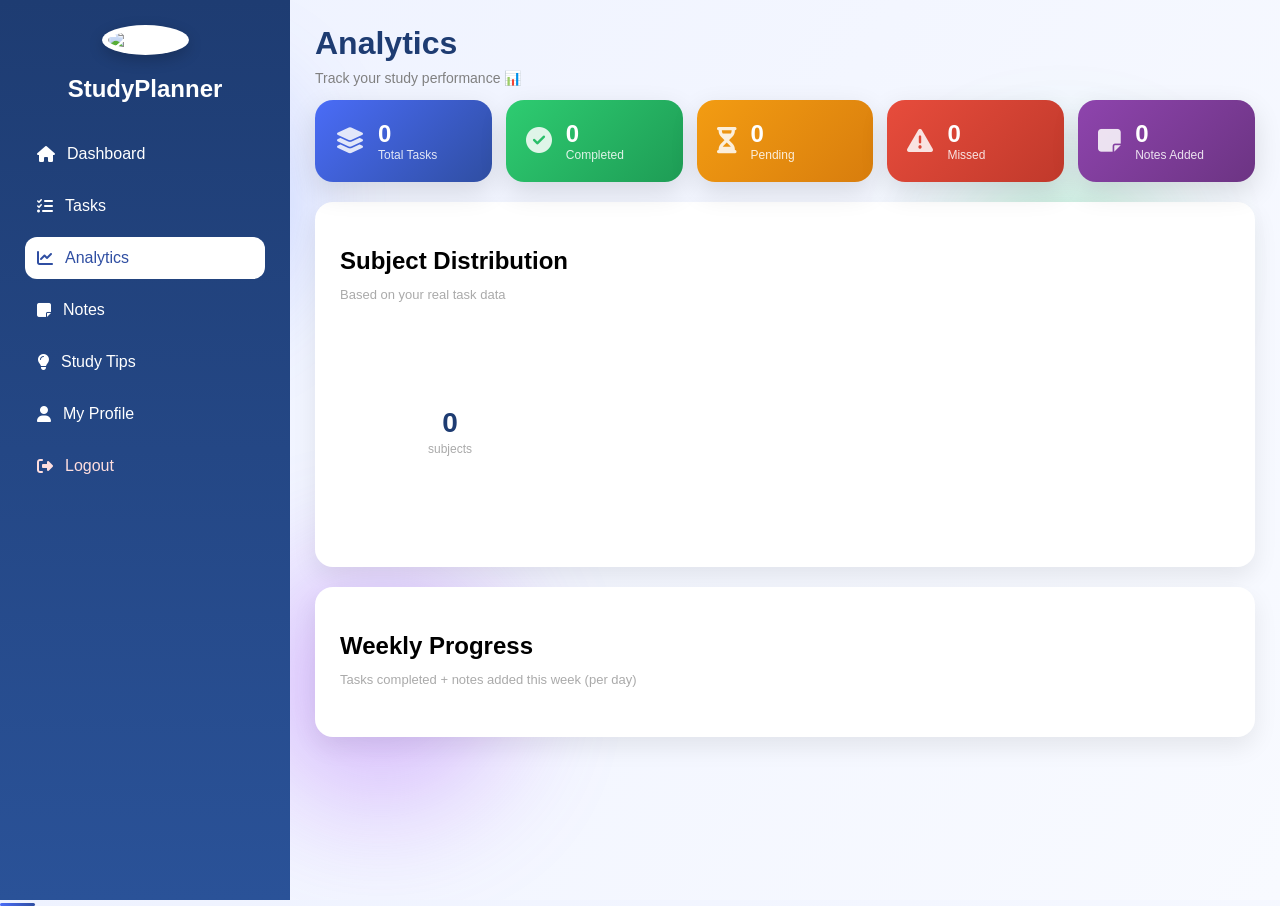
==== analytics.html @ 8bb5fe30 "Create analytics.html" ====
<!DOCTYPE html>
<html lang="en">
<head>
<meta charset="UTF-8">
<meta name="viewport" content="width=device-width, initial-scale=1.0">
<title>Analytics – StudyPlanner</title>

<link rel="stylesheet" href="theme.css">
<link rel="stylesheet" href="analytics.css">
<link rel="stylesheet" href="https://cdnjs.cloudflare.com/ajax/libs/font-awesome/6.5.0/css/all.min.css">

</head>

<body>

<div class="floating-shapes">
  <span class="shape s1"></span>
  <span class="shape s2"></span>
  <span class="shape s3"></span>
</div>

<div class="dashboard">

  <!-- SIDEBAR -->
  <div class="sidebar">
    <div class="sidebar-image">
      <img src="https://cdn-icons-png.flaticon.com/512/3135/3135715.png" alt="user">
    </div>
    <h2>StudyPlanner</h2>
    <ul class="menu">
      <li onclick="location.href='dashboard.html'"><i class="fa-solid fa-house"></i> Dashboard</li>
      <li onclick="location.href='taskdesign.html'"><i class="fa-solid fa-list-check"></i> Tasks</li>
      <li class="active"><i class="fa-solid fa-chart-line"></i> Analytics</li>
      <li onclick="location.href='notes.html'"><i class="fa-solid fa-note-sticky"></i> Notes</li>
      <li onclick="location.href='studytips.html'"><i class="fa-solid fa-lightbulb"></i> Study Tips</li>
      <li onclick="location.href='profile.html'"><i class="fa-solid fa-user"></i> My Profile</li>
      <li class="logout"><i class="fa-solid fa-right-from-bracket"></i> Logout</li>
    </ul>
  </div>

  <!-- MAIN -->
  <div class="main">

    <!-- TOPBAR -->
    <div class="topbar">
      <div>
        <h1>Analytics</h1>
        <p>Track your study performance 📊</p>
      </div>
    </div>

    <!-- SUMMARY CARDS -->
    <div class="summary-cards">
      <div class="sum-card blue-card">
        <i class="fa-solid fa-layer-group"></i>
        <div>
          <h3 id="sumTotal">0</h3>
          <p>Total Tasks</p>
        </div>
      </div>
      <div class="sum-card green-card">
        <i class="fa-solid fa-circle-check"></i>
        <div>
          <h3 id="sumCompleted">0</h3>
          <p>Completed</p>
        </div>
      </div>
      <div class="sum-card orange-card">
        <i class="fa-solid fa-hourglass-half"></i>
        <div>
          <h3 id="sumPending">0</h3>
          <p>Pending</p>
        </div>
      </div>
      <div class="sum-card red-card">
        <i class="fa-solid fa-triangle-exclamation"></i>
        <div>
          <h3 id="sumMissed">0</h3>
          <p>Missed</p>
        </div>
      </div>
      <div class="sum-card purple-card">
        <i class="fa-solid fa-note-sticky"></i>
        <div>
          <h3 id="sumNotes">0</h3>
          <p>Notes Added</p>
        </div>
      </div>
    </div>

    <!-- SUBJECT DISTRIBUTION -->
    <div class="box">
      <h2>Subject Distribution</h2>
      <p class="box-sub">Based on your real task data</p>

      <div id="noTasksMsg" style="display:none; text-align:center; padding:40px; color:#aaa;">
        <i class="fa-solid fa-chart-pie" style="font-size:40px; margin-bottom:12px; opacity:0.3;"></i>
        <p>No tasks yet. <a href="taskdesign.html" style="color:#4a6cf7;">Add some tasks →</a></p>
      </div>

      <div class="pie-wrapper" id="pieWrapper">
        <div class="pie-container">
          <canvas id="pieCanvas" width="220" height="220"></canvas>
          <div class="pie-center" id="pieCenter">
            <span id="pieCenterNum">0</span>
            <small>subjects</small>
          </div>
        </div>
        <div class="legend-card" id="legendCard"></div>
      </div>
    </div>

    <!-- WEEKLY PROGRESS -->
    <div class="box">
      <h2>Weekly Progress</h2>
      <p class="box-sub">Tasks completed + notes added this week (per day)</p>

      <div class="progress-grid" id="weeklyGrid"></div>

      <p id="noActivityMsg" style="display:none; text-align:center; color:#aaa; padding:30px 0;">
        No activity recorded this week yet.
      </p>
    </div>

  </div>
</div>

<!-- LOGOUT CONFIRMATION MODAL -->
<div id="logoutModal" class="logout-modal">
  <div class="logout-box">
</div>
</div>

<script src="api.js"></script>        
<script src="theme.js"></script>
<script src="analytics.js"></script>
</body>
</html>
---- analytics.css ----
body {
    margin: 0;
    font-family: "Segoe UI", Arial, sans-serif;
    background: linear-gradient(120deg, #eef2ff, #f8faff);
}

/* LAYOUT */
.dashboard {
    display: flex;
    min-height: 100vh;
}
.summary-cards {
  display: grid;
  grid-template-columns: repeat(5, 1fr);
  gap: 14px;
  margin-bottom: 20px;
}
.sum-card {
  padding: 20px;
  border-radius: 18px;
  display: flex;
  align-items: center;
  gap: 14px;
  color: white;
  box-shadow: 0 10px 28px rgba(0,0,0,0.12);
  transition: 0.3s;
}
.sum-card:hover { transform: translateY(-5px); }
.sum-card i { font-size: 26px; opacity: 0.85; }
.sum-card h3 { margin: 0; font-size: 24px; }
.sum-card p  { margin: 0; font-size: 12px; opacity: 0.85; }
.blue-card   { background: linear-gradient(135deg,#4a6cf7,#2f4ea2); }
.green-card  { background: linear-gradient(135deg,#2ecc71,#1e9c55); }
.orange-card { background: linear-gradient(135deg,#f39c12,#d87d0d); }
.red-card    { background: linear-gradient(135deg,#e74c3c,#c0392b); }
.purple-card { background: linear-gradient(135deg,#8e44ad,#6c3483); }

/* BOX SUBTITLE */
.box-sub { color: #aaa; font-size: 13px; margin: -8px 0 20px; }

/* PIE */
.pie-container {
  position: relative;
  width: 220px;
  height: 220px;
  flex-shrink: 0;
}
.pie-center {
  position: absolute;
  top: 50%; left: 50%;
  transform: translate(-50%, -50%);
  text-align: center;
  pointer-events: none;
}
.pie-center span { font-size: 28px; font-weight: 800; color: #1e3c72; display: block; }
.pie-center small { font-size: 12px; color: #aaa; }

/* RESPONSIVE */
@media (max-width: 900px) {
  .summary-cards { grid-template-columns: repeat(2, 1fr); }
}
@media (max-width: 600px) {
  .summary-cards { grid-template-columns: 1fr; }
  .pie-wrapper { flex-direction: column; align-items: center; }
}

/* SIDEBAR */
.sidebar {
    width: 240px;
    background: linear-gradient(180deg, #1e3c72, #2a5298);
    color: white;
    padding: 25px;
}

.sidebar-image {
    display: flex;
    justify-content: center;
    margin-bottom: 15px;
}

.sidebar-image img {
    width: 75px;
    border-radius: 50%;
    background: white;
    padding: 6px;
    box-shadow: 0 5px 15px rgba(0,0,0,0.2);
}

.logo {
    font-weight: 800;
    margin-bottom: 30px;
    text-align: center;
}
.sidebar h2 {
  font-weight: 800;
  margin-bottom: 30px;
  text-align: center;
}

.menu {
    list-style: none;
    padding: 0;
}

.menu li {
    padding: 12px;
    margin: 10px 0;
    border-radius: 12px;
    display: flex;
    gap: 12px;
    align-items: center;
    cursor: pointer;
    transition: 0.3s;
}

.menu li:hover {
    background: rgba(255,255,255,0.25);
    transform: translateX(5px);
}

.menu .active {
    background: white;
    color: #2f4ea2;
}

.logout {
    margin-top: 30px;
    color: #ffdede;
}

/* MAIN */
.main {
    flex: 1;
    padding: 25px;
}

/* TOPBAR */
.topbar h1 {
    margin: 0;
    font-size: 32px;
    color: #1e3c72;
}

.topbar h1::after {
    content: "";
    position: absolute;
    bottom: -6px;
    left: 0;
    width: 35px;
    height: 3px;
    background: linear-gradient(90deg, #4a6cf7, #2f4ea2);
    border-radius: 10px;
}

.topbar p {
    color: gray;
    font-size: 14px;
    margin-top: 8px;
}

/* BOX */
.box {
    background: white;
    padding: 25px;
    border-radius: 18px;
    margin-top: 20px;
    box-shadow: 0 10px 25px rgba(0,0,0,0.08);
}

/* PIE */
.pie-wrapper {
    display: flex;
    justify-content: space-between;
    align-items: center;
    gap: 40px;
}

.circle {
    width: 220px;
    height: 220px;
    border-radius: 50%;
    background: conic-gradient(
        #6f86ff 0% 30%,
        #9b7ff5 30% 55%,
        #ff78b8 55% 70%,
        #6fb7ff 70% 85%,
        #6fe0b8 85% 100%
    );
    position: relative;

    box-shadow: 
        0 12px 30px rgba(0,0,0,0.10),
        inset 0 0 20px rgba(255,255,255,0.3);

    animation: pieLoad 1.2s ease;
    transition: 0.4s;
}

.circle:hover {
    transform: scale(1.06) rotate(2deg);
    box-shadow: 
        0 20px 50px rgba(74,108,247,0.3),
        inset 0 0 25px rgba(255,255,255,0.4);
}

.circle::after {
    content: "";
    position: absolute;
    width: 145px;
    height: 145px;
    background: white;
    border-radius: 50%;
    top: 50%;
    left: 50%;
    transform: translate(-50%, -50%);
}

@keyframes pieLoad {
    from {
        transform: rotate(-180deg) scale(0.8);
        opacity: 0;
    }
    to {
        transform: rotate(0deg) scale(1);
        opacity: 1;
    }
}

/* LEGEND */
.legend-card {
    flex: 1;
    display: flex;
    flex-direction: column;
    gap: 12px;
}

.legend-item {
    display: flex;
    gap: 12px;
    align-items: center;
    background: #f3f6ff;
    padding: 12px;
    border-radius: 12px;
    transition: 0.3s;
}

.legend-item:hover {
    transform: translateX(6px);
    background: #e9eeff;
}

.legend-item h4 {
    margin: 0;
}

.legend-item p {
    margin: 0;
    font-size: 12px;
    color: #666;
}

.dot {
    width: 12px;
    height: 12px;
    border-radius: 50%;
}

.blue { background: #6f86ff; }
.purple { background: #9b7ff5; }
.pink { background: #ff78b8; }
.sky { background: #6fb7ff; }
.green { background: #6fe0b8; }

/* WEEKLY GRAPH */
.progress-grid {
    display: grid;
    grid-template-columns: repeat(7, 1fr);
    gap: 14px;
    margin-top: 25px;
}

.progress-card {
    background: #f5f7ff;
    padding: 14px;
    border-radius: 14px;
    text-align: center;
    transition: 0.3s;
}

.progress-card:hover {
    transform: translateY(-6px);
    background: #eef2ff;
}

.track {
    height: 130px;
    background: #dde3ff;
    border-radius: 18px;
    position: relative;
    overflow: hidden;
}

.fill {
    position: absolute;
    bottom: 0;
    width: 100%;
    height: var(--h);
    background: linear-gradient(to top, #5c6cff, #8ea0ff);
    border-radius: 18px;
    transition: 0.4s;
    animation: growBar 1s ease forwards;
}

.progress-card:hover .fill {
    background: linear-gradient(to top, #2dd4bf, #7dd3fc);
}

@keyframes growBar {
    from { height: 0; }
    to { height: var(--h); }
}

/* =========================
   FLOATING BACKGROUND SHAPES
========================= */
.floating-shapes {
    position: fixed;
    top: 0;
    left: 0;
    width: 100%;
    height: 100%;
    z-index: -1;
    overflow: hidden;
}

/* base shape style */
.shape {
    position: absolute;
    border-radius: 50%;
    filter: blur(60px);
    opacity: 0.35;
    animation: float 10s infinite ease-in-out;
}

/* individual shapes */
.s1 {
    width: 220px;
    height: 220px;
    background: #4a6cf7;
    top: 10%;
    left: 5%;
    animation-duration: 12s;
}

.s2 {
    width: 180px;
    height: 180px;
    background: #22c55e;
    top: 20%;
    right: 10%;
    animation-duration: 15s;
}

.s3 {
    width: 250px;
    height: 250px;
    background: #a855f7;
    bottom: 10%;
    left: 20%;
    animation-duration: 18s;
}

/* floating animation */
@keyframes float {
    0% {
        transform: translateY(0px) translateX(0px);
    }
    50% {
        transform: translateY(-25px) translateX(20px);
    }
    100% {
        transform: translateY(0px) translateX(0px);
    }
}
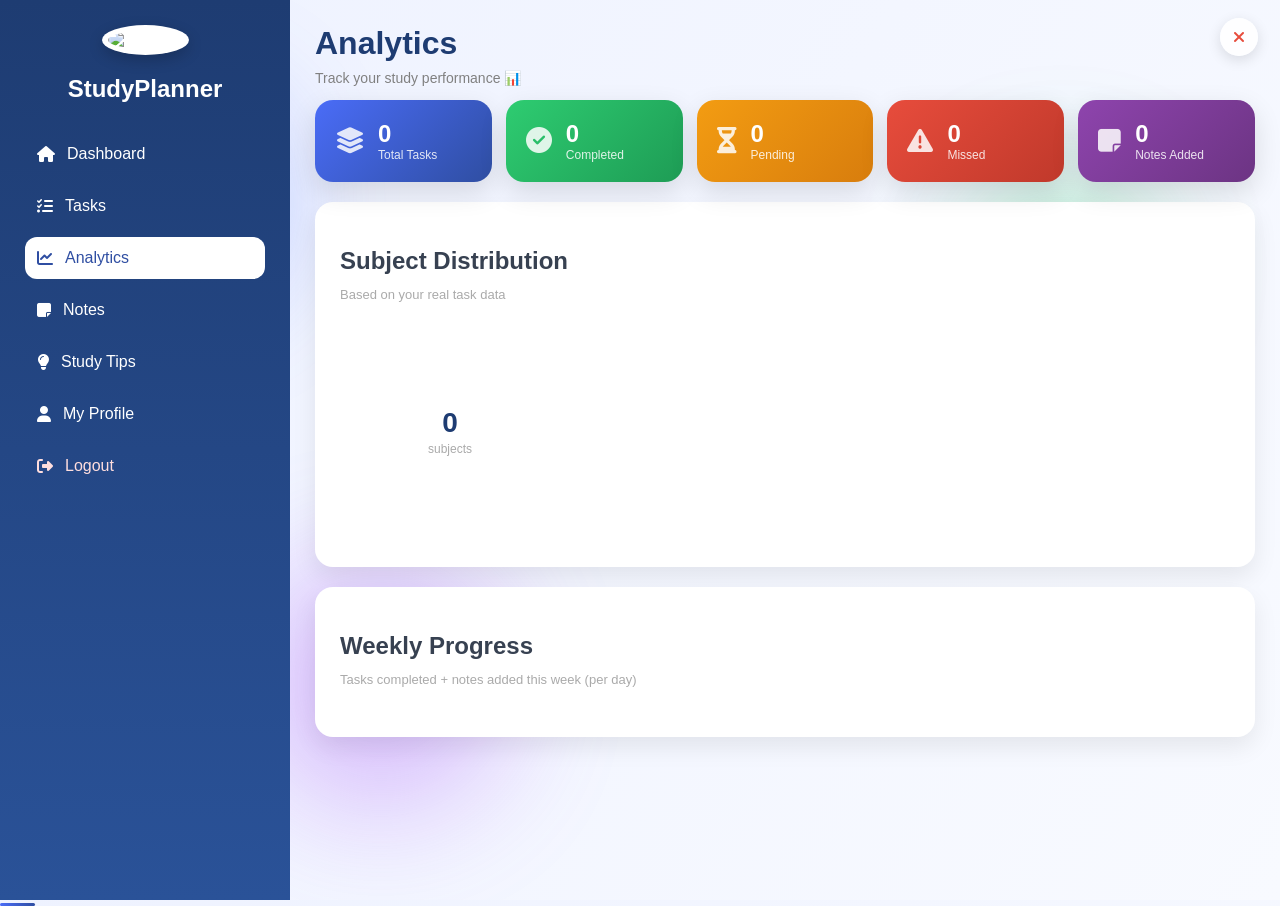
==== commit 04766f59: "Update analytics.html" ====
--- a/analytics.html
+++ b/analytics.html
@@ -12,7 +12,6 @@
 </head>
 
 <body>
-
 <div class="floating-shapes">
   <span class="shape s1"></span>
   <span class="shape s2"></span>
--- a/theme.css
+++ b/theme.css
@@ -0,0 +1,317 @@
+/* ═══════════════════════════════════════════════
+   STUDYPLANNER — GLOBAL THEME SYSTEM
+   ═══════════════════════════════════════════════ */
+
+/* ── LIGHT MODE ───────────────────────────────── */
+:root {
+  --bg:            #eef2ff;
+  --bg2:           #f8faff;
+  --surface:       rgba(255,255,255,0.82);
+  --surface-solid: #ffffff;
+  --border:        #e5e9ff;
+  --text-primary:  #1e3c72;
+  --text-body:     #374151;
+  --text-muted:    #6b7280;
+  --input-bg:      #f8faff;
+}
+
+/* ── DARK MODE ────────────────────────────────── */
+[data-theme="dark"] {
+  --bg:            #1a1a2e;
+  --bg2:           #16213e;
+  --surface:       rgba(34,34,59,0.97);
+  --surface-solid: #22223b;
+  --border:        #3a3a5c;
+  --text-primary:  #f0f0f5;
+  --text-body:     #c8c8d8;
+  --text-muted:    #8888aa;
+  --input-bg:      #2a2a45;
+}
+
+html { transition: background 0.3s ease; }
+body {
+  background: linear-gradient(135deg, var(--bg), var(--bg2));
+  color: var(--text-body);
+  transition: background 0.35s ease, color 0.35s ease;
+}
+
+/* ── BODY ─────────────────────────────────────── */
+[data-theme="dark"] body {
+  background: linear-gradient(135deg, #1a1a2e, #16213e) !important;
+}
+[data-theme="dark"] .floating-shapes .shape,
+[data-theme="dark"] .shape { opacity: 0.07 !important; }
+
+/* ── SIDEBAR ──────────────────────────────────── */
+[data-theme="dark"] .sidebar {
+  background: linear-gradient(180deg, #12122a, #1a1a3e) !important;
+  border-right: 1px solid #3a3a5c;
+}
+[data-theme="dark"] .menu .active {
+  background: rgba(74,108,247,0.25) !important;
+  color: #a0b4ff !important;
+}
+[data-theme="dark"] .menu li:hover {
+  background: rgba(255,255,255,0.06) !important;
+}
+
+/* ── SURFACE BOXES ────────────────────────────── */
+[data-theme="dark"] .box,
+[data-theme="dark"] .form-card,
+[data-theme="dark"] .avatar-card,
+[data-theme="dark"] .table-box,
+[data-theme="dark"] .panel-box,
+[data-theme="dark"] .paper,
+[data-theme="dark"] .search-box,
+[data-theme="dark"] .topbar .search-box,
+[data-theme="dark"] .field-wrap,
+[data-theme="dark"] .toolbar,
+[data-theme="dark"] .legend-item,
+[data-theme="dark"] .progress-card,
+[data-theme="dark"] .topic-row,
+[data-theme="dark"] .upload-zone,
+[data-theme="dark"] .file-item {
+  background: #22223b !important;
+  border-color: #3a3a5c !important;
+  box-shadow: 0 6px 20px rgba(0,0,0,0.4) !important;
+}
+
+/* ── HEADINGS ─────────────────────────────────── */
+[data-theme="dark"] h1,[data-theme="dark"] h2,
+[data-theme="dark"] h3,[data-theme="dark"] h4,
+[data-theme="dark"] h5,[data-theme="dark"] .topbar h1,
+[data-theme="dark"] .section-title,
+[data-theme="dark"] .form-section-title,
+[data-theme="dark"] .nav-meta h2 {
+  color: #f0f0f5 !important;
+}
+
+[data-theme="dark"] p  { color: #c8c8d8 !important; }
+[data-theme="dark"] small,
+[data-theme="dark"] .text-muted,
+[data-theme="dark"] .topbar p,
+[data-theme="dark"] .field-hint,
+[data-theme="dark"] .last-saved,
+[data-theme="dark"] .bar-count,
+[data-theme="dark"] .autosave-label { color: #8888aa !important; }
+[data-theme="dark"] label,
+[data-theme="dark"] .field-label { color: #8888aa !important; }
+
+/* ── INPUTS ───────────────────────────────────── */
+[data-theme="dark"] input,
+[data-theme="dark"] textarea,
+[data-theme="dark"] select {
+  background: #2a2a45 !important;
+  color: #f0f0f5 !important;
+  border-color: #3a3a5c !important;
+}
+[data-theme="dark"] input::placeholder,
+[data-theme="dark"] textarea::placeholder { color: #55557a !important; }
+[data-theme="dark"] .search-box input { background: transparent !important; color: #f0f0f5 !important; }
+[data-theme="dark"] .search-box i,
+[data-theme="dark"] .field-edit-btn { color: #55557a !important; }
+
+/* ── TOOLBAR ──────────────────────────────────── */
+[data-theme="dark"] .toolbar { background: #1e1e38 !important; }
+[data-theme="dark"] .tb-btn  { color: #8888aa !important; }
+[data-theme="dark"] .tb-btn:hover { background: #3a3a5c !important; color: #a0b4ff !important; }
+[data-theme="dark"] .tb-select { background:#2a2a45 !important; color:#c8c8d8 !important; border-color:#3a3a5c !important; }
+
+/* ── TABLE ────────────────────────────────────── */
+[data-theme="dark"] thead th { color:#a0b4ff !important; border-color:#3a3a5c !important; background:#22223b !important; }
+[data-theme="dark"] tbody td { color:#c8c8d8 !important; border-color:#3a3a5c !important; }
+[data-theme="dark"] tbody tr:hover { background: rgba(100,120,255,0.08) !important; }
+[data-theme="dark"] .task-row { border-color: #3a3a5c !important; }
+[data-theme="dark"] .task-row span { color: #f0f0f5 !important; }
+
+/* ── COLORED CARDS — bright & readable in dark mode ── */
+[data-theme="dark"] .card,
+[data-theme="dark"] .sum-card { filter: brightness(1.0) saturate(1.1) !important; }
+[data-theme="dark"] .card h3,
+[data-theme="dark"] .card p,
+[data-theme="dark"] .sum-card h3,
+[data-theme="dark"] .sum-card p { color: #ffffff !important; }
+
+[data-theme="dark"] .tip-card { filter: brightness(0.95) saturate(1.05) !important; }
+[data-theme="dark"] .tip-card h3,
+[data-theme="dark"] .tip-card p,
+[data-theme="dark"] .tip-card i.card-icon { color: #1a1a2e !important; }
+
+[data-theme="dark"] .note-card { filter: brightness(1.08) saturate(1.15) !important; }
+[data-theme="dark"] .note-card h3 { color: #0f172a !important; font-weight: 800 !important; }
+[data-theme="dark"] .note-card p  { color: #1e293b !important; }
+
+/* ── CALENDAR ─────────────────────────────────── */
+[data-theme="dark"] .cal-day { background:#2a2a45 !important; color:#c8c8d8 !important; }
+[data-theme="dark"] .cal-day.empty { background:transparent !important; }
+[data-theme="dark"] .calendar .days span,
+[data-theme="dark"] .calendar .dates span { background:#2a2a45 !important; color:#c8c8d8 !important; }
+[data-theme="dark"] .calendar .active {
+  background: linear-gradient(135deg,#4a6cf7,#2f4ea2) !important;
+  color: white !important;
+}
+
+/* ── CALENDAR STATUS CELLS — vivid solid fills ── */
+[data-theme="dark"] .cal-day.has-completed,
+[data-theme="dark"] .cal-day.has-completed span { background:#22c55e !important; color:#ffffff !important; }
+[data-theme="dark"] .cal-day.has-pending,
+[data-theme="dark"] .cal-day.has-pending span   { background:#3b82f6 !important; color:#ffffff !important; }
+[data-theme="dark"] .cal-day.has-missed,
+[data-theme="dark"] .cal-day.has-missed span     { background:#ef4444 !important; color:#ffffff !important; }
+
+/* ── CALENDAR LEGEND SQUARES — match date cell colours ── */
+[data-theme="dark"] .cal-legend-completed {
+  background: #22c55e !important;
+  border-color: #22c55e !important;
+}
+[data-theme="dark"] .cal-legend-pending {
+  background: #3b82f6 !important;
+  border-color: #3b82f6 !important;
+}
+[data-theme="dark"] .cal-legend-missed {
+  background: #ef4444 !important;
+  border-color: #ef4444 !important;
+}
+[data-theme="dark"] .cal-legend-today {
+  background: #22223b !important;
+  border: 2.5px solid #3b82f6 !important;
+}
+
+/* Legend label text */
+[data-theme="dark"] .cal-legend-wrap,
+[data-theme="dark"] .cal-legend-wrap span { color: #c8c8d8 !important; }
+
+/* ── PROGRESS BAR & TRACK ─────────────────────── */
+[data-theme="dark"] .progress-bar,
+[data-theme="dark"] .track { background: #3a3a5c !important; }
+[data-theme="dark"] .progress-card h4 { color: #c8c8d8 !important; }
+
+/* ── FILTERS ──────────────────────────────────── */
+[data-theme="dark"] .filters button,
+[data-theme="dark"] .filter-btn,
+[data-theme="dark"] .filter {
+  background: #2a2a45 !important; border-color:#3a3a5c !important; color:#c8c8d8 !important;
+}
+[data-theme="dark"] .filters button.active {
+  background: #4a6cf7 !important; color:white !important; border-color:#4a6cf7 !important;
+}
+
+/* ── LEGEND ───────────────────────────────────── */
+[data-theme="dark"] .legend-item h4 { color:#f0f0f5 !important; }
+[data-theme="dark"] .legend-item p  { color:#8888aa !important; }
+
+/* ── MODALS ───────────────────────────────────── */
+[data-theme="dark"] .modal-box,
+[data-theme="dark"] .expand-box {
+  background: #22223b !important; color:#c8c8d8;
+}
+[data-theme="dark"] .modal-box h2,
+[data-theme="dark"] .expand-box h2 { color:#f0f0f5 !important; }
+[data-theme="dark"] .modal-box p,
+[data-theme="dark"] .modal-short,
+[data-theme="dark"] .modal-detail { color:#c8c8d8 !important; }
+[data-theme="dark"] .modal-input,
+[data-theme="dark"] .modal-cancel {
+  background:#2a2a45 !important; border-color:#3a3a5c !important; color:#f0f0f5 !important;
+}
+[data-theme="dark"] .modal-detail strong { color:#a0b4ff !important; }
+
+/* ── PROFILE ──────────────────────────────────── */
+[data-theme="dark"] .field-display { color:#f0f0f5 !important; }
+[data-theme="dark"] .field-display.placeholder-text { color:#55557a !important; }
+[data-theme="dark"] .avatar-username { color:#7090ff !important; }
+[data-theme="dark"] .avatar-divider  { background:#3a3a5c !important; }
+[data-theme="dark"] .dark-mode-label { color:#f0f0f5 !important; }
+[data-theme="dark"] .toggle-slider   { background:#3a3a5c !important; }
+[data-theme="dark"] .info-row { border-color:#3a3a5c !important; color:#8888aa !important; }
+[data-theme="dark"] .info-row strong { color:#f0f0f5 !important; }
+[data-theme="dark"] .danger-zone { background:rgba(127,29,29,0.2) !important; border-color:#7f1d1d !important; }
+[data-theme="dark"] .danger-title { color:#fca5a5 !important; }
+[data-theme="dark"] .danger-desc  { color:#8888aa !important; }
+
+/* ── NOTE EDITOR ──────────────────────────────── */
+[data-theme="dark"] .paper-header { border-color:#3a3a5c !important; }
+[data-theme="dark"] .paper-subject { color:#7090ff !important; }
+[data-theme="dark"] .paper-topic { color:#f0f0f5 !important; background:transparent !important; }
+[data-theme="dark"] .editor-body { color:#c8c8d8 !important; background:#22223b !important; }
+[data-theme="dark"] .editor-nav { background:linear-gradient(90deg,#12122a,#1a1a3e) !important; }
+[data-theme="dark"] .upload-zone { border-color:#3a3a5c !important; color:#8888aa !important; }
+[data-theme="dark"] .upload-zone:hover { border-color:#4a6cf7 !important; color:#a0b4ff !important; background:#2f2f55 !important; }
+[data-theme="dark"] .file-item { color:#c8c8d8 !important; }
+
+/* ── NOTES PAGE ───────────────────────────────── */
+[data-theme="dark"] .topic-chip { background:rgba(74,108,247,0.18) !important; border-color:rgba(74,108,247,0.35) !important; color:#a0b4ff !important; }
+[data-theme="dark"] .topic-row:hover { background:#32325a !important; }
+[data-theme="dark"] .topic-row-left h4 { color:#f0f0f5 !important; }
+[data-theme="dark"] .topic-row-left small { color:#8888aa !important; }
+
+/* ── STUDY TIPS ───────────────────────────────── */
+[data-theme="dark"] .featured .overlay {
+  background:linear-gradient(120deg,rgba(18,18,42,0.93),rgba(26,26,62,0.9)) !important;
+}
+
+/* ── STATUS BADGES ────────────────────────────── */
+[data-theme="dark"] .status-completed { background:rgba(16,185,129,0.2) !important; color:#6ee7b7 !important; }
+[data-theme="dark"] .status-pending   { background:rgba(245,158,11,0.2)  !important; color:#fcd34d !important; }
+[data-theme="dark"] .status-missed    { background:rgba(239,68,68,0.2)   !important; color:#fca5a5 !important; }
+[data-theme="dark"] .badge-completed  { background:rgba(16,185,129,0.2)  !important; color:#6ee7b7 !important; }
+[data-theme="dark"] .badge-pending    { background:rgba(245,158,11,0.2)  !important; color:#fcd34d !important; }
+[data-theme="dark"] .badge-missed     { background:rgba(239,68,68,0.2)   !important; color:#fca5a5 !important; }
+
+/* ── X CLOSE BUTTON ───────────────────────────── */
+[data-theme="dark"] #globalCloseBtn {
+  background:rgba(34,34,59,0.95) !important;
+  color:#ff8080 !important;
+}
+[data-theme="dark"] #globalCloseBtn:hover {
+  background:#e74c3c !important;
+  color:white !important;
+}
+
+/* ── DARK SCROLLBAR ───────────────────────────── */
+[data-theme="dark"] ::-webkit-scrollbar { width:8px; height:8px; }
+[data-theme="dark"] ::-webkit-scrollbar-track { background:#1a1a2e; }
+[data-theme="dark"] ::-webkit-scrollbar-thumb { background:#3a3a5c; border-radius:4px; }
+[data-theme="dark"] ::-webkit-scrollbar-thumb:hover { background:#4a6cf7; }
+
+/* ── GLOBAL READABLE TEXT IN DARK MODE ───────── */
+[data-theme="dark"] .main h1,
+[data-theme="dark"] .main h2,
+[data-theme="dark"] .main h3,
+[data-theme="dark"] .main h4 { color: #f0f0f5 !important; }
+
+[data-theme="dark"] .main p,
+[data-theme="dark"] .main span:not(.shape):not(.dot):not(.badge):not(.status) {
+  color: #e0e0ee !important;
+}
+
+[data-theme="dark"] .topbar h1 { color: #f0f0f5 !important; }
+[data-theme="dark"] .topbar p  { color: #aaaacc !important; }
+[data-theme="dark"] .menu li   { color: rgba(255,255,255,0.88) !important; }
+
+/* Profile specific bright text */
+[data-theme="dark"] .avatar-card h2 { color: #f0f0f5 !important; }
+[data-theme="dark"] .form-section-title { color: #7090ff !important; }
+[data-theme="dark"] .field-label { color: #9090bb !important; }
+[data-theme="dark"] .field-hint  { color: #666688 !important; }
+[data-theme="dark"] .field-display { color: #f0f0f5 !important; }
+
+/* Notes search wrap in dark */
+[data-theme="dark"] .search-wrap {
+  background: #22223b !important;
+  border: 1.5px solid #3a3a5c !important;
+  box-shadow: none !important;
+}
+[data-theme="dark"] .search-wrap input {
+  background: transparent !important;
+  color: #f0f0f5 !important;
+  outline: none !important;
+  border: none !important;
+}
+[data-theme="dark"] .search-wrap i { color: #6666aa !important; }
+
+/* Box heading text */
+[data-theme="dark"] .box h2,
+[data-theme="dark"] .box h3,
+[data-theme="dark"] .box p  { color: #e0e0ee !important; }
+[data-theme="dark"] .box-sub { color: #7070aa !important; }
